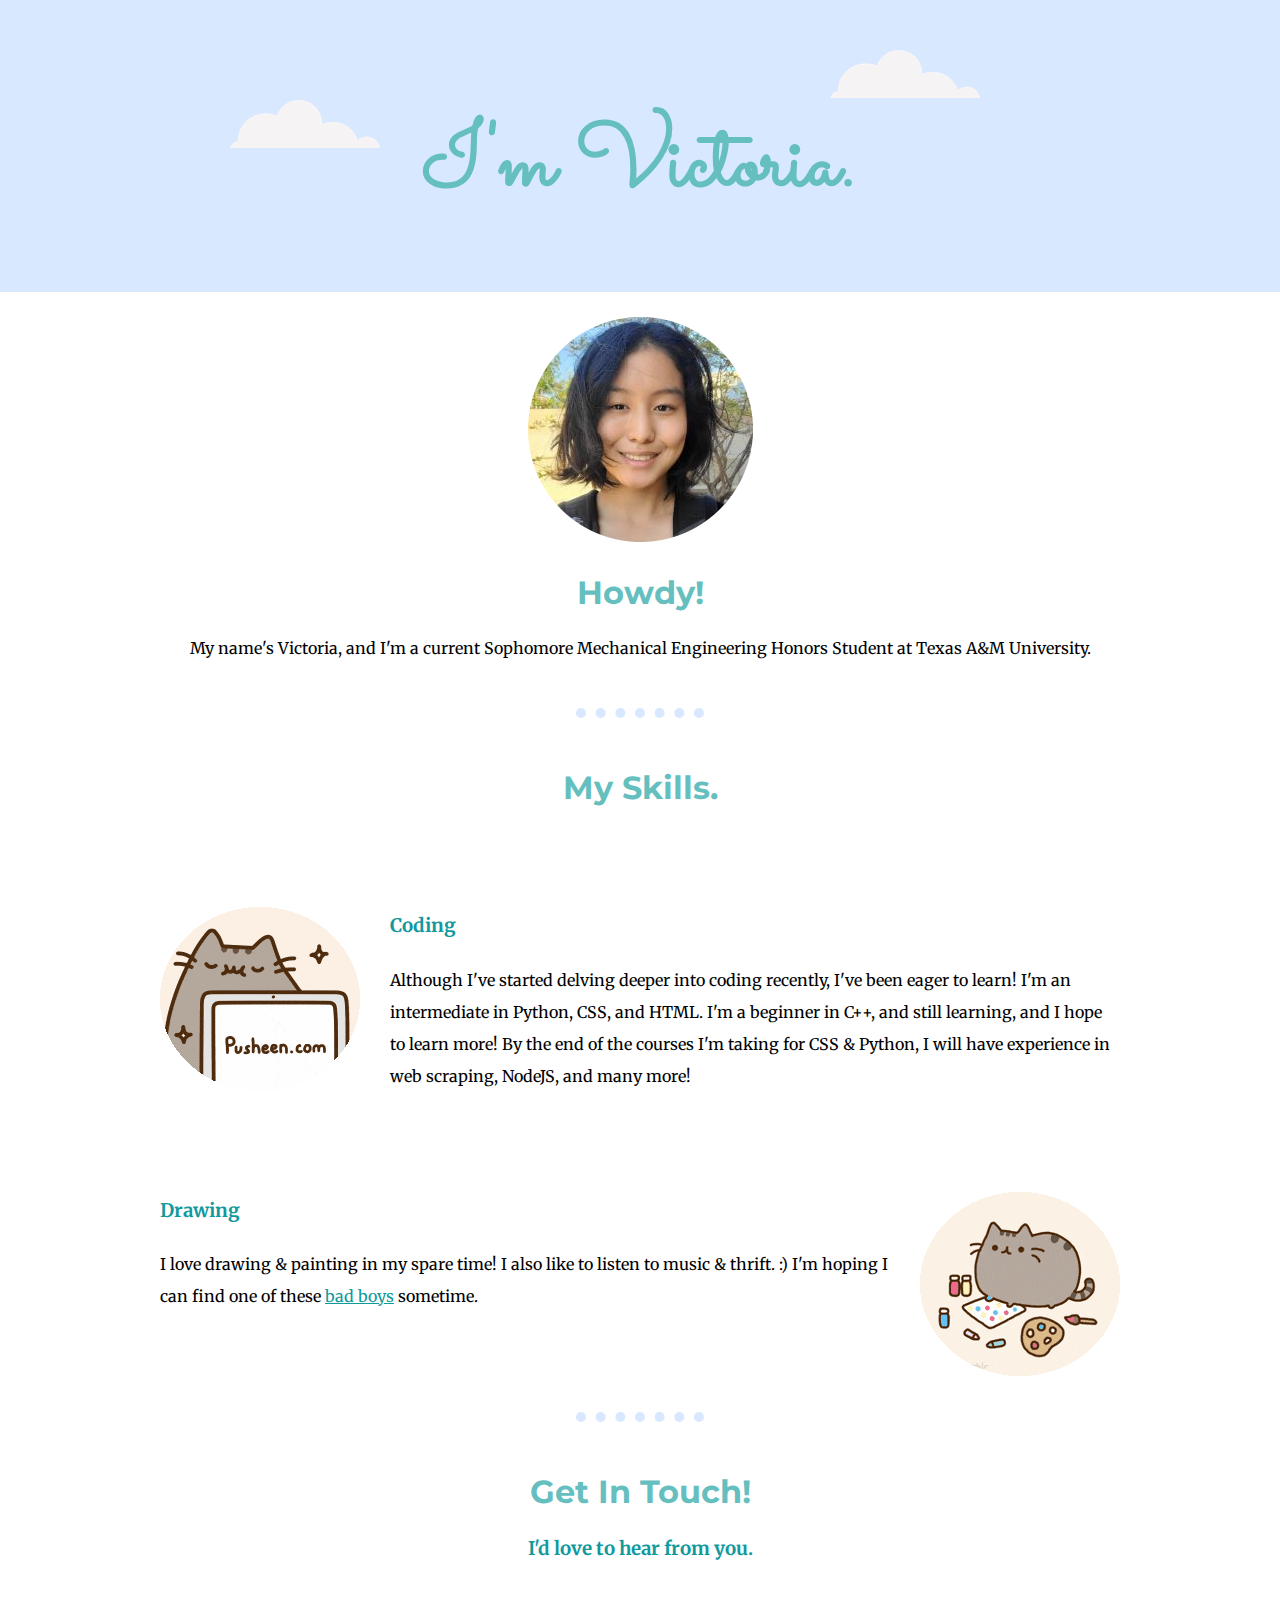
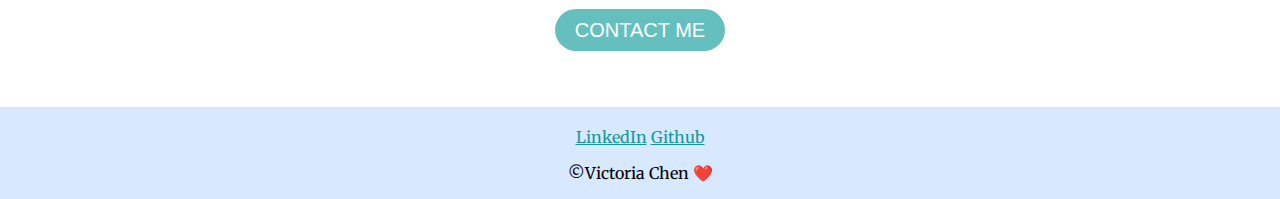
==== index.html @ 52d0fe29 "Website up!" ====
<!DOCTYPE html>
<html lang="en">
<head>
    <meta charset="UTF-8">
    <meta http-equiv="X-UA-Compatible" content="IE=edge">
    <meta name="viewport" content="width=device-width, initial-scale=1.0">
    <title>Victoria's Website</title>
    <link rel="stylesheet" href="css/styles.css">
    <link rel="icon" href="favicon.ico?v2">
    <link rel="preconnect" href="https://fonts.googleapis.com">
    <link rel="preconnect" href="https://fonts.gstatic.com" crossorigin>
    <link href="https://fonts.googleapis.com/css2?family=Merriweather&family=Montserrat&family=Sacramento&display=swap" rel="stylesheet">
</head>
<body>
    <div class="top-container">
        <img class="top-cloud"src="images/cloud.png" alt="cloud-img">
        <h1>I'm Victoria.</h1>
        <img class="bottom-cloud"src="images/cloud.png" alt="cloud-img">
        <!--<img src="images/mountain.png" alt="mount-img">-->
    </div>

    <div class="middle-container">
        <div class="profile">
        <img src="images/victoriaRSC.png" alt="victoria-img">
        <h2>Howdy!</h2>
        <p>My name's Victoria, and I'm a current Sophomore Mechanical Engineering Honors Student at Texas A&M University.</p>
        <hr></div>
        <div class="skills">
        <h2>My Skills.</h2>
        <div class="skill-row">
            <img class="coding" src="images/pusheen.gif" alt="pusheenatwork-img">
            <h3>Coding</h3>
            <p>Although I've started delving deeper into coding recently, I've been eager to learn!
                I'm an intermediate in Python, CSS, and HTML. I'm a beginner in C++, and still learning,
                 and I hope to learn more! By the end of the courses I'm taking for CSS & Python, I will
                 have experience in web scraping, NodeJS, and many more!
            </p>
        </div>
        <div class="skill-row">
            <img class="drawing" src="images/pusheen_draw.gif" alt="pusheendraws-img">
            <h3>Drawing</h3>
            <p>
                I love drawing & painting in my spare time! I also like to listen to music & thrift. :) I'm hoping I can find one of
                these <a href="nanners.html">bad boys</a> sometime.
            </p>
        </div>
        </div>
        <hr>
        <div class="contact-me">
        <h2>Get In Touch!</h2>
        <h3>I'd love to hear from you.</h3><br><br>
        <a class="btn" href="mailto:victoria.c6140@gmail.com">CONTACT ME</a>
        </div>
    </div>
    
    
    <div class="bottom-container">
        <a class="footer-link" href="https://www.linkedin.com/in/victoriaemilychen/">LinkedIn</a>
        <a class="footer-link" href="https://github.com/victoriaemily">Github</a>
        <p>©Victoria Chen ❤️</p>
    </div>
</body>
</html>
---- css/styles.css ----
body{
    margin: 0;
    text-align: center;
    font-family: 'Merriweather', serif;
    background-color: rgb(216, 232, 255);
}
hr {
    border: 10px dotted rgb(216, 232, 255);
    width: 10%;
    border-style: dotted none none;
    margin-top:50px;
    margin-bottom:50px;
}
h1{
    margin-top: 0;
    font-family: 'Sacramento', serif;
    font-size: 5.625rem;
    color: #66BFBF;
}
h2{
    font-family: 'Montserrat', serif;
    font-size: 2rem;
    font-weight:bold;
    color: #66BFBF;
}
h3{
    color:#11999E;
}
a{
    color:#11999E;
}
.contact{
    padding-botton:25px;
}
.top-container{
    margin-top: 100px;
    margin-bottom: 0px;
}
.middle-container{
    width: 100%;
    padding-top: 25px; 
    background-color: white;
    padding-bottom: 65px;

}
.bottom-container{
    padding-top:20px;
}
.bottom-cloud{
    position:absolute;
    top:100px;
    right:900px;
    
}
.top-cloud{
    position:absolute;
    right: 300px;
    top:50px;

}
.skill-row{
    width: 75%;
    margin: 100px auto 100px auto;
    text-align: left;
    line-height: 2;
}
.coding{
    float: left;
    margin-right: 30px
}
.drawing{
    float: right;
    margin-left: 30px
}
.btn {
    -webkit-border-radius: 39;
    -moz-border-radius: 39;
    border-radius: 39px;
    font-family: Arial;
    color: #ffffff;
    font-size: 20px;
    background: #66bfbf;
    padding: 10px 20px 10px 20px;
    text-decoration: none;
  }
  
  .btn:hover {
    background: #579999;
    text-decoration: none;
  }
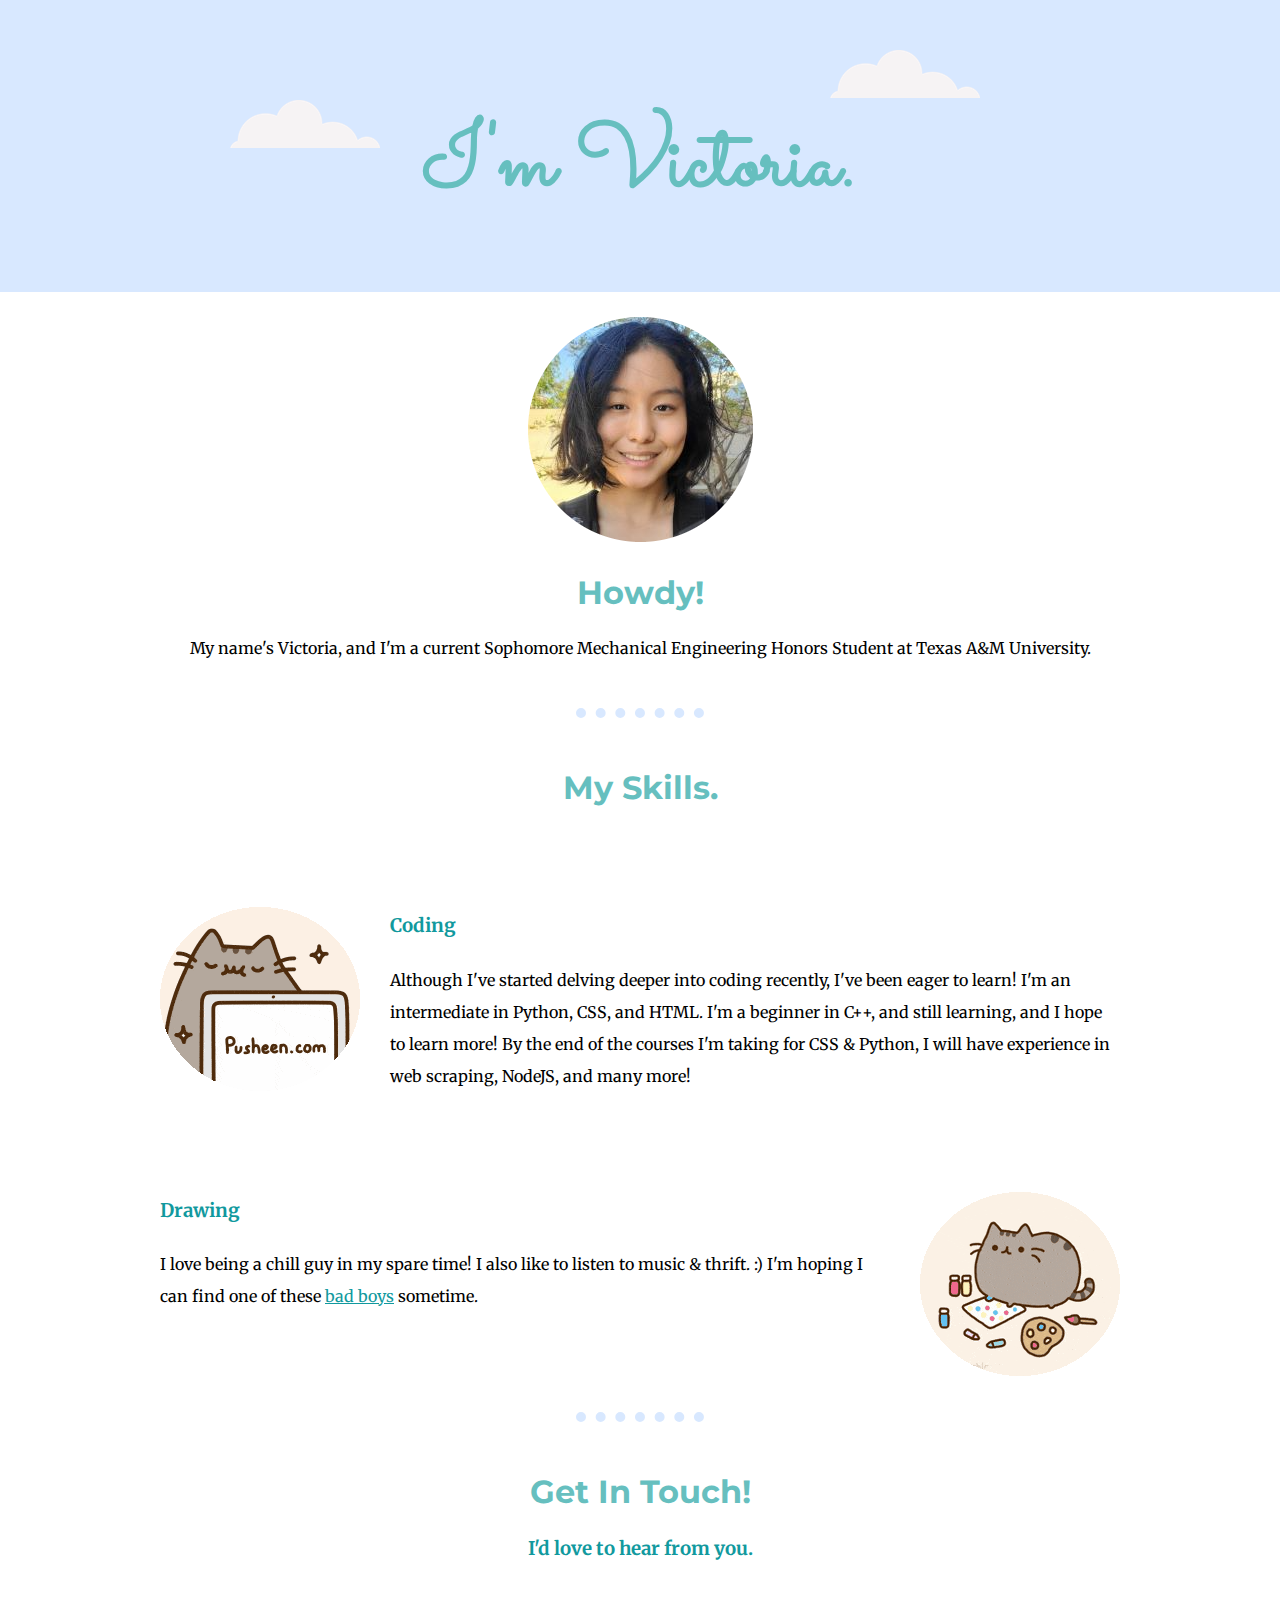
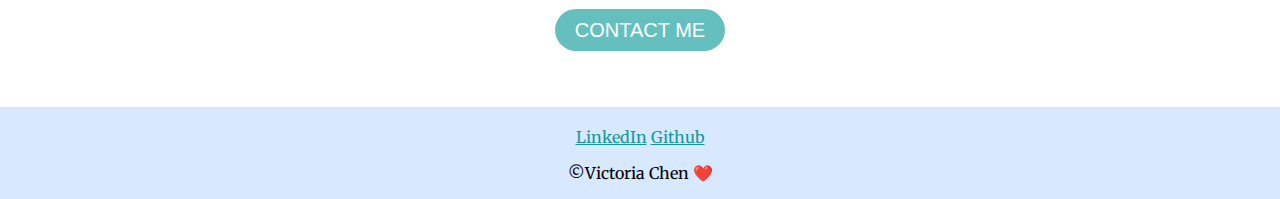
==== commit 5089c1ed: "test" ====
--- a/index.html
+++ b/index.html
@@ -40,7 +40,7 @@
             <img class="drawing" src="images/pusheen_draw.gif" alt="pusheendraws-img">
             <h3>Drawing</h3>
             <p>
-                I love drawing & painting in my spare time! I also like to listen to music & thrift. :) I'm hoping I can find one of
+                I love being a chill guy in my spare time! I also like to listen to music & thrift. :) I'm hoping I can find one of
                 these <a href="nanners.html">bad boys</a> sometime.
             </p>
         </div>
@@ -60,4 +60,4 @@
         <p>©Victoria Chen ❤️</p>
     </div>
 </body>
-</html>+</html>
